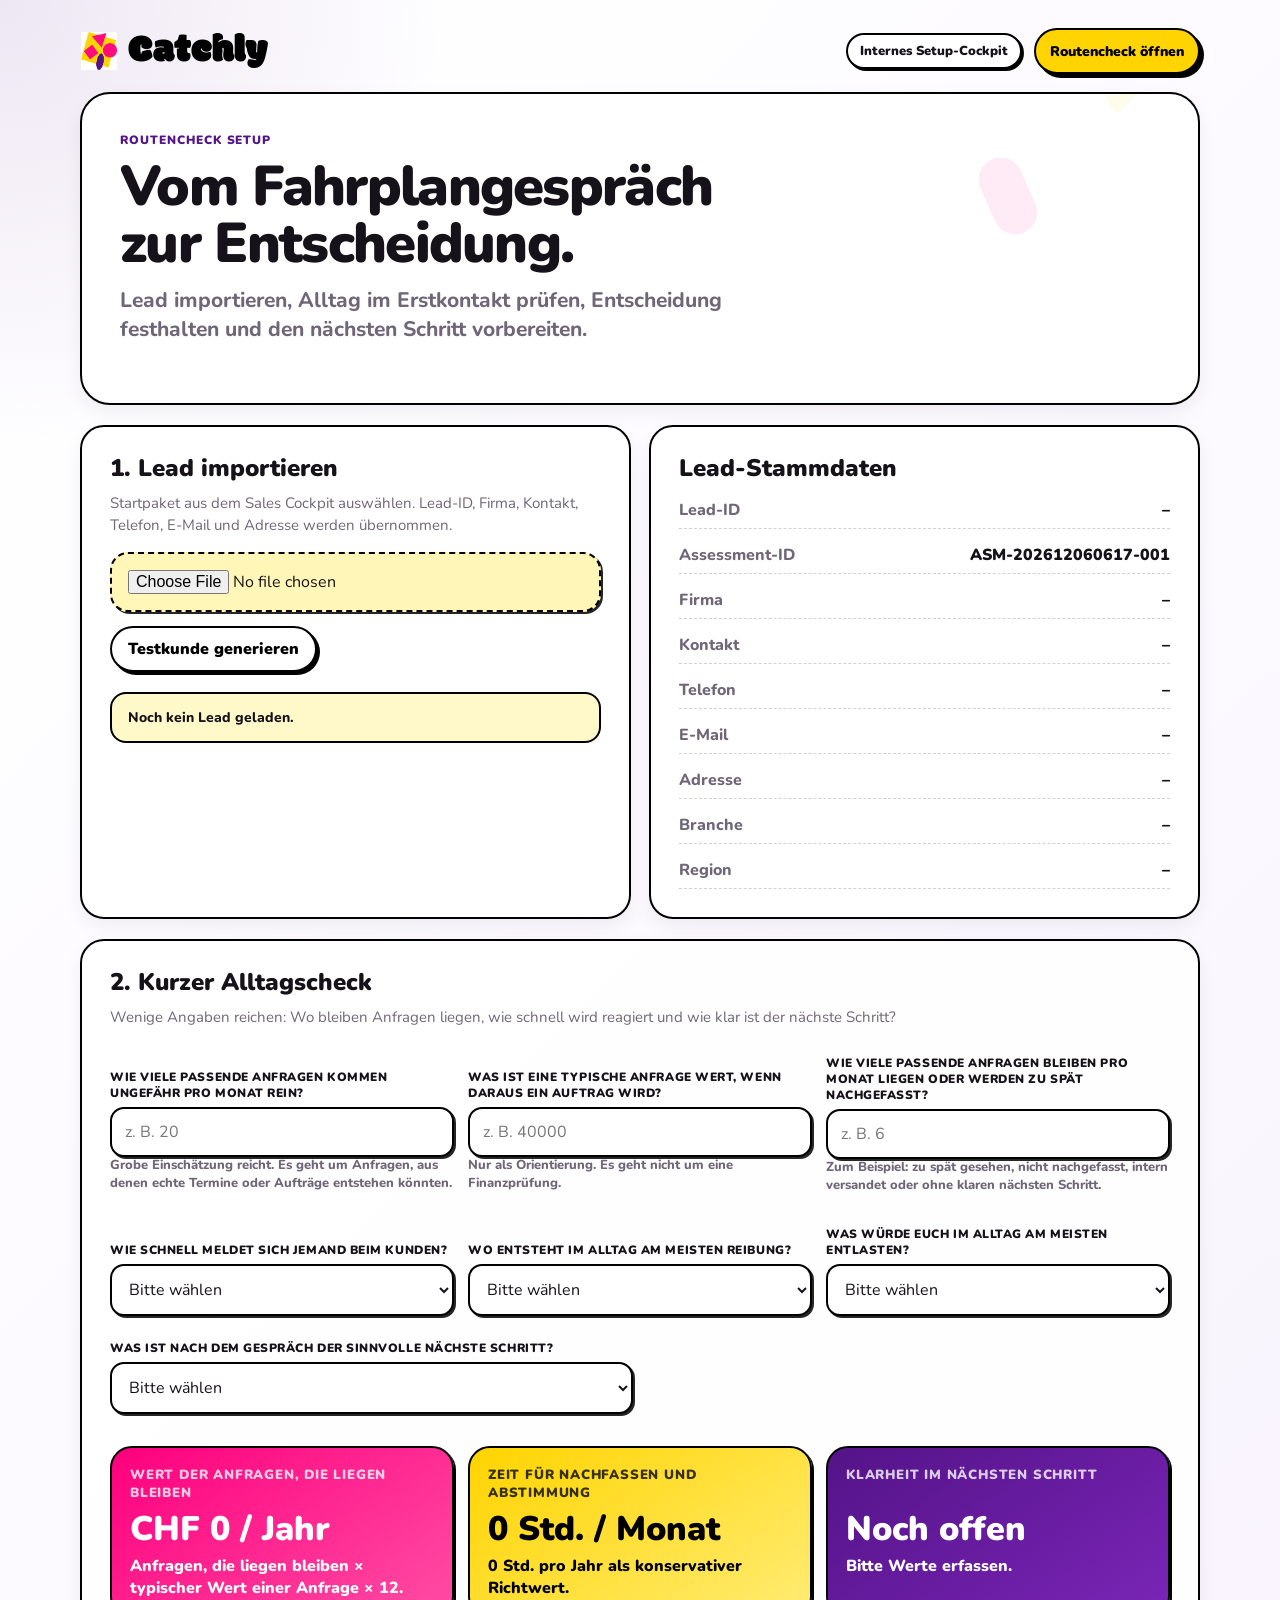
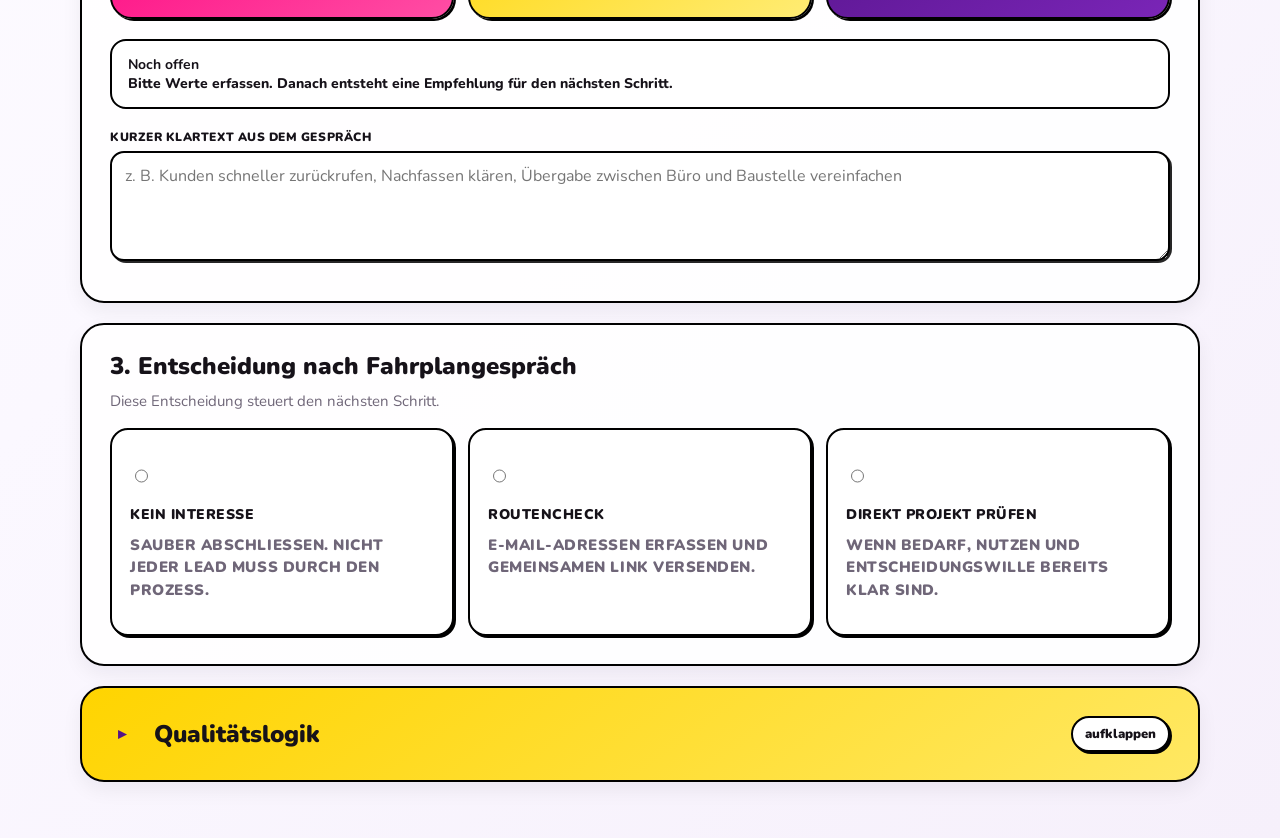
==== index.html @ d8c9f93b "Add files via upload" ====
<!doctype html>
<html lang="de-CH">
<head>
  <meta charset="utf-8">
  <meta name="viewport" content="width=device-width, initial-scale=1">
  <title>Catchly Routencheck Setup V14</title>
  <link rel="icon" href="assets/favicon.svg" type="image/svg+xml">
  <link rel="stylesheet" href="assets/catchly.css">
</head>
<body>
  <main class="app-shell">
    <header class="brand-bar">
      <a class="logo-lockup" href="#" aria-label="Catchly">
        <img class="logo-mark" src="assets/logo-mark.png" alt="">
        <span class="logo-word">Catchly</span>
      </a>
      <div class="top-actions">
        <span class="pill">Internes Setup-Cockpit</span>
        <button class="btn primary small" id="openRoutecheckTopBtn" type="button">Routencheck öffnen</button>
      </div>
    </header>

    <section class="hero sprinkles">
      <div class="hero-content">
        <div class="kicker">Routencheck Setup</div>
        <h1 class="display-title">Vom Fahrplangespräch zur Entscheidung.</h1>
        <p class="subtitle">Lead importieren, Alltag im Erstkontakt prüfen, Entscheidung festhalten und den nächsten Schritt vorbereiten.</p>
      </div>
    </section>

    <section class="section grid two">
      <div class="card">
        <h2 class="section-title">1. Lead importieren</h2>
        <p class="copy">Startpaket aus dem Sales Cockpit auswählen. Lead-ID, Firma, Kontakt, Telefon, E-Mail und Adresse werden übernommen.</p>
        <input class="file-input" id="jsonInput" type="file" accept="application/json,.json">
        <div class="btn-row" style="margin-top:14px;">
          <button class="btn ghost" id="setupTestCustomerBtn" type="button">Testkunde generieren</button>
        </div>
        <div class="notice section" id="importStatus">Noch kein Lead geladen.</div>
      </div>

      <div class="card indigo">
        <h2 class="section-title">Lead-Stammdaten</h2>
        <div class="meta-list" id="leadMeta">
          <div class="meta-item"><span>Lead-ID</span><span>–</span></div>
          <div class="meta-item"><span>Firma</span><span>–</span></div>
          <div class="meta-item"><span>Kontakt</span><span>–</span></div>
          <div class="meta-item"><span>Telefon</span><span>–</span></div>
          <div class="meta-item"><span>Adresse</span><span>–</span></div>
        </div>
      </div>
    </section>

    <section class="section card">
      <div class="section-head">
        <div>
          <h2 class="section-title">2. Kurzer Alltagscheck</h2>
          <p class="copy">Wenige Angaben reichen: Wo bleiben Anfragen liegen, wie schnell wird reagiert und wie klar ist der nächste Schritt?</p>
        </div>
      </div>

      <div class="form-row three">
        <div class="field">
          <label for="monthlyRequests">Wie viele passende Anfragen kommen ungefähr pro Monat rein?</label>
          <input id="monthlyRequests" type="number" min="0" step="1" placeholder="z. B. 20">
          <p class="help-text">Grobe Einschätzung reicht. Es geht um Anfragen, aus denen echte Termine oder Aufträge entstehen könnten.</p>
        </div>
        <div class="field">
          <label for="avgOrderValue">Was ist eine typische Anfrage wert, wenn daraus ein Auftrag wird?</label>
          <input id="avgOrderValue" type="number" min="0" step="100" placeholder="z. B. 40000">
          <p class="help-text">Nur als Orientierung. Es geht nicht um eine Finanzprüfung.</p>
        </div>
        <div class="field">
          <label for="notHandledRequests">Wie viele passende Anfragen bleiben pro Monat liegen oder werden zu spät nachgefasst?</label>
          <input id="notHandledRequests" type="number" min="0" step="1" placeholder="z. B. 6">
          <p class="help-text">Zum Beispiel: zu spät gesehen, nicht nachgefasst, intern versandet oder ohne klaren nächsten Schritt.</p>
        </div>
      </div>

      <div class="form-row three">
        <div class="field">
          <label for="reactionTime">Wie schnell meldet sich jemand beim Kunden?</label>
          <select id="reactionTime">
            <option value="">Bitte wählen</option>
              <option value="innerhalb_1_stunde">innerhalb 1 Stunde</option>
              <option value="gleicher_arbeitstag">gleicher Arbeitstag</option>
              <option value="1_2_arbeitstage">1–2 Arbeitstage</option>
              <option value="mehr_als_2_arbeitstage">mehr als 2 Arbeitstage</option>
              <option value="sehr_unterschiedlich">sehr unterschiedlich</option>
              <option value="weiss_nicht">weiss nicht</option>
          </select>
        </div>
        <div class="field">
          <label for="mainBottleneck">Wo entsteht im Alltag am meisten Reibung?</label>
          <select id="mainBottleneck">
            <option value="">Bitte wählen</option>
              <option value="anfrage_wird_zu_spaet_gesehen">Anfrage wird zu spät gesehen</option>
              <option value="zustaendigkeit_unklar">Zuständigkeit unklar</option>
              <option value="infos_fehlen">Infos fehlen</option>
              <option value="nachfassen_fehlt">Nachfassen fehlt</option>
              <option value="zu_viele_kanaele">zu viele Kanäle</option>
              <option value="kunde_nicht_qualifiziert">Kunde nicht qualifiziert</option>
              <option value="kein_klares_problem">kein klares Problem</option>
              <option value="weiss_nicht">weiss nicht</option>
          </select>
        </div>
        <div class="field">
          <label for="success90">Was würde euch im Alltag am meisten entlasten?</label>
          <select id="success90">
            <option value="">Bitte wählen</option>
              <option value="schnellere_rueckmeldung">schnellere Rückmeldung</option>
              <option value="bessere_uebersicht">bessere Übersicht</option>
              <option value="weniger_suchzeit">weniger Suchzeit</option>
              <option value="bessere_anfragen">bessere Anfragen</option>
              <option value="klareres_nachfassen">klareres Nachfassen</option>
              <option value="mehr_passende_termine">mehr passende Termine</option>
              <option value="weniger_stress_im_buero">weniger Stress im Büro</option>
          </select>
        </div>
      </div>

      <div class="form-row">
        <div class="field">
          <label for="suggestedNextStep">Was ist nach dem Gespräch der sinnvolle nächste Schritt?</label>
          <select id="suggestedNextStep">
            <option value="">Bitte wählen</option>
              <option value="direkt_projekt">Direkt Projekt prüfen</option>
              <option value="assessment">Routencheck anbieten</option>
              <option value="spaeter_nachfassen">Später nachfassen</option>
              <option value="kein_interesse">Kein Fit</option>
              <option value="noch_offen">Noch offen</option>
          </select>
        </div>
      </div>

      <div class="impact-grid section">
        <div class="impact-card pink">
          <small>Wert der Anfragen, die liegen bleiben</small>
          <strong id="riskRevenue">CHF 0 / Jahr</strong>
          <span id="riskRevenueDetail">Noch keine Berechnung.</span>
        </div>
        <div class="impact-card gold">
          <small>Zeit für Nachfassen und Abstimmung</small>
          <strong id="timeLossMonth">0 Std. / Monat</strong>
          <span id="timeLossDetail">Konservativer Richtwert für Rückfragen, Nachfassen und interne Abstimmung.</span>
        </div>
        <div class="impact-card indigo">
          <small>Klarheit im nächsten Schritt</small>
          <strong id="planningLever">Noch offen</strong>
          <span id="planningReason">Bitte Werte erfassen.</span>
        </div>
      </div>

      <div class="notice quiet section">
        <strong id="fitRecommendation">Noch offen</strong><br>
        <span id="fitReason">Bitte Werte erfassen. Danach entsteht eine Empfehlung für den nächsten Schritt.</span>
      </div>

      <div class="field section">
        <label for="notes">Kurzer Klartext aus dem Gespräch</label>
        <textarea id="notes" placeholder="z. B. Kunden schneller zurückrufen, Nachfassen klären, Übergabe zwischen Büro und Baustelle vereinfachen"></textarea>
      </div>
    </section>

    <section class="section card">
      <h2 class="section-title">3. Entscheidung nach Fahrplangespräch</h2>
      <p class="copy">Diese Entscheidung steuert den nächsten Schritt.</p>
      <div class="decision-grid">
        <label class="decision-card">
          <input type="radio" name="decision" value="kein_interesse">
          <h3>Kein Interesse</h3>
          <p class="copy">Sauber abschliessen. Nicht jeder Lead muss durch den Prozess.</p>
        </label>
        <label class="decision-card">
          <input type="radio" name="decision" value="assessment">
          <h3>Routencheck</h3>
          <p class="copy">E-Mail-Adressen erfassen und gemeinsamen Link versenden.</p>
        </label>
        <label class="decision-card">
          <input type="radio" name="decision" value="direkt_projekt">
          <h3>Direkt Projekt prüfen</h3>
          <p class="copy">Wenn Bedarf, Nutzen und Entscheidungswille bereits klar sind.</p>
        </label>
      </div>
    </section>

    <section class="section card hidden" id="assessmentSetup">
      <div class="section-head">
        <div>
          <h2 class="section-title">4. Routencheck vorbereiten</h2>
        </div>
        <span class="pill">ein Link</span>
      </div>

      <div class="field">
        <label for="participantEmails">Teilnehmer-E-Mail-Adressen</label>
        <textarea id="participantEmails" placeholder="robert@firma.ch&#10;anna@firma.ch&#10;marco@firma.ch"></textarea>
      </div>

      <details class="advanced-settings">
        <summary>Routencheck-Link ändern</summary>
        <div class="field compact-field">
          <label for="baseUrl">Routencheck-Link</label>
          <input id="baseUrl" placeholder="https://aiwieevecatchly.github.io/catchly-assessment/assessment.html">
        </div>
      </details>

      <input id="mailSubject" type="hidden" value="Catchly Routencheck: kurze Einschätzung zum Erstkontakt">
      <span id="assessmentLink" class="hidden">Noch nicht gesetzt.</span>
      <textarea id="mailText" class="hidden" readonly></textarea>

      <div class="btn-row single-action">
        <button class="btn pink" id="openMailBtn" type="button">Einladung per E-Mail öffnen</button>
      </div>
    </section>

    <details class="section card collapsible-card hidden" id="appointmentSetup">
      <summary class="collapsible-summary">
        <div>
          <h2 class="section-title">5. Termin vorbereiten</h2>
        </div>
        <span class="pill">aufklappen</span>
      </summary>
      <div class="collapsible-body">

      <div class="form-row three equal-fields">
        <div class="field">
          <label for="meetingDate">Datum</label>
          <input id="meetingDate" type="date">
        </div>
        <div class="field">
          <label for="meetingTime">Uhrzeit</label>
          <input id="meetingTime" type="time" value="09:00">
        </div>
        <div class="field">
          <label for="meetingDuration">Dauer Minuten</label>
          <input id="meetingDuration" type="number" min="15" step="15" value="45">
        </div>
      </div>

      <div class="form-row equal-fields">
        <div class="field">
          <label for="meetingTitle">Terminname</label>
          <input id="meetingTitle" value="Catchly Routencheck Auswertung">
        </div>
        <div class="field">
          <label for="meetingLink">Videolink optional</label>
          <input id="meetingLink" placeholder="Zoom-/Teams-Link einfügen">
        </div>
      </div>

      <textarea id="appointmentText" class="hidden" readonly></textarea>

      <div class="btn-row single-action">
        <button class="btn pink" id="openAppointmentMailBtn" type="button">Terminmail per E-Mail öffnen</button>
      </div>
      </div>
    </details>

    <details class="section card gold collapsible-card" id="directProjectBox">
      <summary class="collapsible-summary">
        <div>
          <h2 class="section-title">Qualitätslogik</h2>
        </div>
        <span class="pill">aufklappen</span>
      </summary>
      <div class="collapsible-body">
        <p class="copy">Wenn die ersten 100 Meter bereits klares Potenzial zeigen, darf die Empfehlung direkt Richtung Projektklärung gehen. Der Routencheck bleibt ein Werkzeug und kein künstlicher Zwischenhalt.</p>
      </div>
    </details>
  </main>
  <script src="assets/cockpit.js"></script>
</body>
</html>
---- assets/catchly.css ----
@import url('https://fonts.googleapis.com/css2?family=Modak&family=Nunito:wght@400;600;700;800;900&display=swap');

:root {
  --indigo: #541388;
  --gold: #FFD400;
  --pink: #FE007D;
  --white: #FFFFFF;
  --black: #000000;
  --ink: #161219;
  --muted: #6f6678;
  --line: rgba(22,18,25,.12);
  --soft: #faf7ff;
  --gold-soft: #fff6b7;
  --pink-soft: #ffe2f0;
  --shadow: 0 24px 60px rgba(17, 7, 31, .16);
  --shadow-soft: 0 12px 30px rgba(17, 7, 31, .10);
  --radius-xl: 30px;
  --radius-lg: 22px;
  --radius-md: 16px;
  --font-logo: 'Modak', 'Arial Black', system-ui, sans-serif;
  --font-ui: 'Nunito', Candara, system-ui, -apple-system, BlinkMacSystemFont, 'Segoe UI', sans-serif;
}

* { box-sizing: border-box; }

html { min-height: 100%; }

body {
  margin: 0;
  font-family: var(--font-ui);
  color: var(--ink);
  background:
    radial-gradient(circle at top left, rgba(255,212,0,.25), transparent 28rem),
    radial-gradient(circle at bottom right, rgba(254,0,125,.16), transparent 32rem),
    linear-gradient(135deg, #ffffff 0%, #fffafd 45%, #f7efff 100%);
  min-height: 100vh;
}

button, input, textarea, select { font: inherit; }

button { cursor: pointer; }

a { color: inherit; }

.app-shell {
  width: min(1180px, calc(100% - 32px));
  margin: 0 auto;
  padding: 28px 0 56px;
}

.assessment-shell {
  width: min(820px, calc(100% - 28px));
  margin: 0 auto;
  padding: 24px 0 48px;
}

.brand-bar {
  display: flex;
  align-items: center;
  justify-content: space-between;
  gap: 18px;
  margin-bottom: 22px;
}

.logo-lockup {
  display: inline-flex;
  align-items: center;
  gap: 10px;
  text-decoration: none;
  min-width: max-content;
}

.logo-mark {
  width: 44px;
  height: 44px;
  object-fit: contain;
}

.logo-word {
  font-family: var(--font-logo);
  font-size: clamp(32px, 4vw, 46px);
  letter-spacing: .2px;
  line-height: .8;
  color: var(--black);
}

.logo-word.light { color: var(--white); }

.pill {
  display: inline-flex;
  align-items: center;
  gap: 8px;
  border: 2px solid var(--black);
  border-radius: 999px;
  padding: 8px 14px;
  background: var(--white);
  box-shadow: 4px 4px 0 var(--black);
  font-weight: 900;
  font-size: 14px;
}

.hero {
  position: relative;
  overflow: hidden;
  border-radius: var(--radius-xl);
  background: var(--indigo);
  color: var(--white);
  padding: clamp(28px, 5vw, 48px);
  box-shadow: var(--shadow);
  border: 3px solid var(--black);
}

.hero::before,
.hero::after,
.sprinkles::before,
.sprinkles::after {
  content: '';
  position: absolute;
  pointer-events: none;
}

.hero::before {
  width: 180px;
  height: 180px;
  right: -46px;
  top: -52px;
  background: var(--gold);
  transform: rotate(17deg);
  border-radius: 18px;
}

.hero::after {
  width: 94px;
  height: 94px;
  right: 68px;
  bottom: 46px;
  background: var(--pink);
  border-radius: 50%;
}

.sprinkles::before {
  width: 68px;
  height: 68px;
  right: 30px;
  bottom: 28px;
  background: var(--gold);
  clip-path: polygon(0 0, 100% 50%, 0 100%);
  transform: rotate(-18deg);
}

.sprinkles::after {
  width: 44px;
  height: 80px;
  right: 168px;
  top: 62px;
  background: var(--pink);
  border-radius: 999px;
  transform: rotate(-24deg);
}

.hero-content {
  position: relative;
  z-index: 1;
  max-width: 760px;
}

.kicker {
  text-transform: uppercase;
  letter-spacing: .08em;
  font-weight: 1000;
  font-size: 13px;
  color: var(--gold);
  margin-bottom: 10px;
}

h1, h2, h3, p { margin-top: 0; }

.display-title {
  font-family: var(--font-ui);
  font-size: clamp(40px, 6.5vw, 72px);
  line-height: .95;
  letter-spacing: -.04em;
  font-weight: 1000;
  margin: 0 0 14px;
  text-wrap: balance;
}

.clean-title {
  font-size: clamp(28px, 5vw, 48px);
  line-height: 1.02;
  font-weight: 1000;
  margin: 0 0 12px;
  text-wrap: balance;
}

.subtitle {
  font-size: clamp(18px, 2.4vw, 24px);
  line-height: 1.35;
  font-weight: 800;
  max-width: 620px;
  margin: 0 0 22px;
}

.copy {
  color: var(--muted);
  font-size: 16px;
  line-height: 1.55;
}

.hero .copy { color: rgba(255,255,255,.88); }

.grid {
  display: grid;
  gap: 18px;
}

.grid.two { grid-template-columns: repeat(2, minmax(0, 1fr)); }
.grid.three { grid-template-columns: repeat(3, minmax(0, 1fr)); }

.card {
  background: rgba(255,255,255,.92);
  border: 2px solid var(--black);
  border-radius: var(--radius-lg);
  box-shadow: var(--shadow-soft);
  padding: 22px;
}

.card.tight { padding: 16px; }

.card.gold {
  background: linear-gradient(145deg, var(--gold), #ffe863);
}

.card.pink {
  background: linear-gradient(145deg, var(--pink), #ff59a9);
  color: var(--white);
}

.card.indigo {
  background: linear-gradient(145deg, var(--indigo), #6f20a8);
  color: var(--white);
}

.card h2,
.card h3 {
  font-weight: 1000;
  margin-bottom: 10px;
}

.section {
  margin-top: 24px;
}

.section-head {
  display: flex;
  justify-content: space-between;
  gap: 16px;
  align-items: end;
  margin-bottom: 12px;
}

.section-title {
  font-size: 28px;
  line-height: 1;
  font-weight: 1000;
  margin: 0;
}

.form-row {
  display: grid;
  gap: 12px;
  grid-template-columns: repeat(2, minmax(0, 1fr));
}

.form-row.three { grid-template-columns: repeat(3, minmax(0, 1fr)); }

.field {
  display: grid;
  gap: 7px;
  margin-bottom: 14px;
}

label {
  font-size: 13px;
  font-weight: 1000;
  text-transform: uppercase;
  letter-spacing: .04em;
}

input,
textarea,
select {
  width: 100%;
  border: 2px solid var(--black);
  border-radius: 16px;
  background: var(--white);
  padding: 13px 14px;
  outline: none;
  color: var(--ink);
  box-shadow: 4px 4px 0 rgba(0,0,0,.9);
}

textarea { min-height: 120px; resize: vertical; }

input:focus,
textarea:focus,
select:focus {
  border-color: var(--pink);
  box-shadow: 4px 4px 0 var(--pink);
}

.btn-row {
  display: flex;
  gap: 12px;
  flex-wrap: wrap;
  align-items: center;
}

.btn {
  border: 2px solid var(--black);
  background: var(--white);
  color: var(--black);
  border-radius: 999px;
  padding: 12px 18px;
  font-weight: 1000;
  box-shadow: 5px 5px 0 var(--black);
  transition: transform .14s ease, box-shadow .14s ease, background .14s ease;
  display: inline-flex;
  align-items: center;
  gap: 8px;
  text-decoration: none;
}

.btn:hover {
  transform: translate(-2px, -2px);
  box-shadow: 7px 7px 0 var(--black);
}

.btn:active {
  transform: translate(1px, 1px);
  box-shadow: 3px 3px 0 var(--black);
}

.btn.primary { background: var(--gold); }
.btn.pink { background: var(--pink); color: var(--white); }
.btn.indigo { background: var(--indigo); color: var(--white); }
.btn.black { background: var(--black); color: var(--white); box-shadow: 5px 5px 0 var(--pink); }
.btn.ghost { background: rgba(255,255,255,.7); }
.btn:disabled { opacity: .45; cursor: not-allowed; transform: none; box-shadow: 4px 4px 0 var(--black); }

.choice-grid {
  display: grid;
  gap: 12px;
}

.choice-card {
  border: 2px solid var(--black);
  background: var(--white);
  border-radius: 18px;
  padding: 16px;
  text-align: left;
  box-shadow: 4px 4px 0 var(--black);
  transition: transform .14s ease, box-shadow .14s ease, background .14s ease;
}

.choice-card strong {
  display: block;
  font-size: 17px;
  margin-bottom: 4px;
}

.choice-card small {
  display: block;
  color: var(--muted);
  line-height: 1.4;
}

.choice-card:hover,
.choice-card.selected {
  transform: translate(-2px, -2px);
  box-shadow: 7px 7px 0 var(--black);
  background: var(--gold-soft);
}

.choice-card.selected { border-color: var(--pink); }

.decision-grid {
  display: grid;
  gap: 14px;
  grid-template-columns: repeat(3, minmax(0, 1fr));
}

.decision-card {
  border: 2px solid var(--black);
  border-radius: 18px;
  padding: 18px;
  background: var(--white);
  box-shadow: 4px 4px 0 var(--black);
  min-height: 150px;
}

.decision-card input { width: auto; box-shadow: none; }

.decision-card:has(input:checked) {
  background: var(--gold);
  box-shadow: 7px 7px 0 var(--pink);
}

.meta-list {
  display: grid;
  gap: 8px;
  margin: 0;
}

.meta-item {
  display: flex;
  justify-content: space-between;
  gap: 12px;
  border-bottom: 1px dashed rgba(0,0,0,.18);
  padding: 7px 0;
}

.meta-item span:first-child { color: var(--muted); font-weight: 800; }
.meta-item span:last-child { font-weight: 1000; text-align: right; }

.link-box {
  display: grid;
  gap: 8px;
  border: 2px dashed var(--black);
  border-radius: 16px;
  padding: 14px;
  background: #fff;
  overflow-wrap: anywhere;
}

.notice {
  border: 2px solid var(--black);
  border-radius: 18px;
  padding: 14px 16px;
  background: var(--gold-soft);
  font-weight: 800;
}

.hidden { display: none !important; }

.wizard-card {
  position: relative;
  overflow: hidden;
  background: rgba(255,255,255,.96);
  border: 3px solid var(--black);
  border-radius: 34px;
  box-shadow: var(--shadow);
  padding: clamp(22px, 4vw, 38px);
}

.wizard-card::after {
  content: '';
  position: absolute;
  width: 110px;
  height: 110px;
  right: -28px;
  top: -28px;
  background: var(--gold);
  transform: rotate(18deg);
  z-index: 0;
}

.wizard-inner { position: relative; z-index: 1; }

.progress-wrap {
  display: grid;
  gap: 8px;
  margin: 18px 0 24px;
}

.progress-meta {
  display: flex;
  justify-content: space-between;
  gap: 16px;
  font-weight: 1000;
  font-size: 14px;
}

.progress-track {
  height: 14px;
  border: 2px solid var(--black);
  border-radius: 999px;
  background: var(--white);
  overflow: hidden;
}

.progress-bar {
  height: 100%;
  width: 0%;
  background: linear-gradient(90deg, var(--pink), var(--gold));
  transition: width .25s ease;
}

.question-text {
  font-size: clamp(28px, 5vw, 48px);
  line-height: 1.04;
  font-weight: 1000;
  margin-bottom: 12px;
  max-width: 720px;
  text-wrap: balance;
}

.question-helper {
  font-size: 18px;
  color: var(--muted);
  font-weight: 800;
  margin-bottom: 20px;
}

.role-chip {
  display: inline-flex;
  align-items: center;
  gap: 8px;
  padding: 8px 12px;
  border: 2px solid var(--black);
  border-radius: 999px;
  background: var(--pink);
  color: var(--white);
  font-weight: 1000;
  box-shadow: 4px 4px 0 var(--black);
}

.final-badge {
  display: inline-flex;
  border: 2px solid var(--black);
  border-radius: 20px;
  padding: 10px 14px;
  background: var(--gold);
  font-weight: 1000;
  box-shadow: 4px 4px 0 var(--black);
  margin-bottom: 14px;
}

.file-input {
  border: 2px dashed var(--black);
  background: var(--gold-soft);
  padding: 16px;
  border-radius: 18px;
}

.footer-note {
  margin-top: 22px;
  color: var(--muted);
  font-size: 13px;
  font-weight: 800;
  text-align: center;
}

@media (max-width: 820px) {
  .grid.two,
  .grid.three,
  .form-row,
  .form-row.three,
  .decision-grid {
    grid-template-columns: 1fr;
  }
  .brand-bar { align-items: flex-start; flex-direction: column; }
  .hero::before { right: -92px; }
  .hero::after { right: -18px; bottom: 18px; }
}


/* V4: Story direkt im Fragenfluss, kein Popup */
.story-note {
  border: 2px solid var(--black);
  border-radius: 20px;
  padding: 14px 16px;
  background: linear-gradient(135deg, var(--gold-soft), #fffdf1);
  box-shadow: 4px 4px 0 var(--black);
  margin: 0 0 18px;
  font-weight: 850;
  line-height: 1.45;
}

.story-note strong,
.answer-insight strong {
  display: block;
  font-weight: 1000;
  margin-bottom: 4px;
}

.answer-insight {
  border: 2px solid var(--black);
  border-radius: 20px;
  padding: 14px 16px;
  background: linear-gradient(135deg, #fff, var(--pink-soft));
  box-shadow: 4px 4px 0 var(--pink);
  margin-top: 16px;
  font-weight: 850;
  line-height: 1.45;
}

.answer-insight .mini-kicker {
  color: var(--pink);
  text-transform: uppercase;
  letter-spacing: .06em;
  font-size: 12px;
  font-weight: 1000;
  margin-bottom: 5px;
}

.test-export-note {
  color: var(--muted);
  font-size: 14px;
  font-weight: 800;
  margin-top: 12px;
}

.question-helper {
  margin-bottom: 14px;
}

.logo-mark {
  border-radius: 0;
}

/* Nur der Logo-Schriftzug nutzt Modak. Alle UI-Texte bleiben Nunito/Candara-Fallback. */
h1, h2, h3, h4, p, label, button, input, select, textarea, .pill, .kicker, .copy, .subtitle, .question-text, .clean-title, .section-title {
  font-family: var(--font-ui);
}
.logo-word { font-family: var(--font-logo); }

@media (max-width: 620px) {
  .question-text { font-size: clamp(26px, 9vw, 40px); }
  .wizard-card { border-radius: 26px; }
}

/* V5: Setup-Cockpit, Impact-Rechner und Terminlogik */
.top-actions {
  display: flex;
  align-items: center;
  gap: 12px;
  flex-wrap: wrap;
  justify-content: flex-end;
}

.btn.small {
  padding: 9px 14px;
  font-size: 14px;
  box-shadow: 4px 4px 0 var(--black);
}

.help-text {
  color: var(--muted);
  font-size: 13px;
  font-weight: 800;
  margin: -6px 0 6px;
  line-height: 1.35;
}

.impact-grid {
  display: grid;
  grid-template-columns: repeat(3, minmax(0, 1fr));
  gap: 14px;
}

.impact-card {
  border: 2px solid var(--black);
  border-radius: 22px;
  padding: 18px;
  box-shadow: 5px 5px 0 var(--black);
  min-height: 150px;
  display: grid;
  gap: 6px;
  align-content: start;
}

.impact-card small {
  text-transform: uppercase;
  letter-spacing: .06em;
  font-weight: 1000;
  opacity: .78;
}

.impact-card strong {
  font-size: clamp(24px, 3vw, 34px);
  line-height: 1;
  font-weight: 1000;
}

.impact-card span {
  font-weight: 850;
  line-height: 1.35;
}

.impact-card.gold {
  background: linear-gradient(145deg, var(--gold), #ffec74);
  color: var(--black);
}

.impact-card.pink {
  background: linear-gradient(145deg, var(--pink), #ff4da4);
  color: var(--white);
}

.impact-card.indigo {
  background: linear-gradient(145deg, var(--indigo), #7a25b7);
  color: var(--white);
}

#appointmentText,
#mailText {
  min-height: 190px;
}

.footer-note strong {
  color: var(--pink);
}

@media (max-width: 820px) {
  .top-actions { justify-content: flex-start; }
  .impact-grid { grid-template-columns: 1fr; }
}


/* V6: offene Antworten aus Excel-Fragenkatalog */
.text-answer-card {
  border: 2px solid var(--black);
  border-radius: 20px;
  padding: 16px;
  background: var(--white);
  box-shadow: 4px 4px 0 var(--black);
}
.text-answer-card textarea {
  min-height: 150px;
}

/* V9: schlankerer Workflow und sauberere Feld-Ausrichtung */
.section-head { align-items: center; }
.form-row { align-items: start; }
.equal-fields .field > label,
.form-row.three .field > label,
.form-row .field > label {
  min-height: 34px;
  display: flex;
  align-items: flex-end;
}
input,
select { min-height: 56px; }
textarea { line-height: 1.45; }
.btn-row.single-action { margin-top: 16px; }
.btn-row.single-action .btn { min-height: 54px; }
.advanced-settings {
  margin-top: 10px;
  border: 2px dashed var(--black);
  border-radius: 18px;
  padding: 12px 14px;
  background: rgba(255,255,255,.72);
}
.advanced-settings summary {
  cursor: pointer;
  font-weight: 1000;
  color: var(--indigo);
}
.advanced-settings .field { margin-top: 12px; margin-bottom: 0; }
.compact-field label { min-height: auto !important; }
#assessmentSetup .hidden,
#appointmentSetup .hidden { display: none !important; }
#participantEmails { min-height: 132px; }
@media (max-width: 820px) {
  .equal-fields .field > label,
  .form-row.three .field > label,
  .form-row .field > label { min-height: auto; }
}


/* V10: seriöser, ruhiger und besser ausgerichtet */
:root {
  --shadow: 0 18px 42px rgba(17, 7, 31, .10);
  --shadow-soft: 0 10px 24px rgba(17, 7, 31, .08);
  --line: rgba(22,18,25,.18);
}
body {
  background:
    radial-gradient(circle at 100% 0%, rgba(254,0,125,.07), transparent 34rem),
    radial-gradient(circle at 0% 0%, rgba(255,212,0,.10), transparent 30rem),
    #fffdfd;
}
.app-shell { width: min(1120px, calc(100% - 40px)); }
.assessment-shell { width: min(760px, calc(100% - 32px)); }
.brand-bar { margin-bottom: 18px; }
.logo-mark { width: 38px; height: 38px; }
.logo-word { font-size: clamp(30px, 3.2vw, 40px); }
.pill {
  padding: 7px 12px;
  font-size: 13px;
  box-shadow: 2px 2px 0 var(--black);
  border-width: 2px;
}
.hero {
  background: #ffffff;
  color: var(--ink);
  border: 2px solid var(--black);
  box-shadow: var(--shadow-soft);
  padding: clamp(24px, 4vw, 38px);
}
.hero::before,
.hero::after,
.sprinkles::before,
.sprinkles::after { opacity: .18; }
.kicker { color: var(--indigo); font-size: 12px; }
.display-title {
  font-size: clamp(34px, 4.8vw, 56px);
  line-height: 1.02;
  letter-spacing: -.03em;
}
.subtitle {
  font-size: clamp(17px, 2vw, 21px);
  font-weight: 750;
  color: var(--muted);
}
.card,
.wizard-card {
  border: 2px solid var(--black);
  box-shadow: var(--shadow-soft);
  border-radius: 24px;
}
.card { padding: clamp(20px, 3vw, 28px); }
.card.indigo {
  background: #fff;
  color: var(--ink);
}
.section { margin-top: 20px; }
.section-title { font-size: 24px; line-height: 1.12; }
.copy { font-size: 15px; line-height: 1.5; }
.form-row { gap: 14px; align-items: start; }
.field { gap: 6px; margin-bottom: 12px; }
label { font-size: 12px; letter-spacing: .045em; }
.form-row.three .field > label { min-height: 46px; align-items: flex-end; }
.form-row .field > label { min-height: 28px; align-items: flex-end; }
.equal-fields .field > label { min-height: 22px; }
input,
textarea,
select {
  border-width: 2px;
  border-radius: 14px;
  box-shadow: 2px 2px 0 rgba(0,0,0,.85);
  padding: 12px 13px;
}
input,
select { min-height: 50px; }
textarea { min-height: 110px; }
input:focus,
textarea:focus,
select:focus {
  border-color: var(--indigo);
  box-shadow: 2px 2px 0 var(--indigo);
}
.btn {
  min-height: 46px;
  border-radius: 999px;
  padding: 10px 16px;
  font-weight: 900;
  box-shadow: 3px 3px 0 var(--black);
}
.btn:hover { transform: translate(-1px, -1px); box-shadow: 4px 4px 0 var(--black); }
.btn:active { transform: translate(0, 0); box-shadow: 2px 2px 0 var(--black); }
.btn.pink { background: var(--indigo); color: var(--white); }
.btn.primary { background: var(--gold); }
.btn.indigo { background: var(--indigo); color: var(--white); }
.btn.ghost { background: var(--white); }
.btn-row { gap: 10px; }
.btn-row.single-action .btn { min-height: 48px; }
.notice {
  background: #fff8c9;
  border-width: 2px;
  border-radius: 16px;
  font-size: 14px;
}
.notice.error {
  background: #ffe7f2;
  border-color: var(--pink);
}
.impact-card,
.decision-card,
.choice-card,
.text-answer-card {
  box-shadow: 2px 2px 0 var(--black);
  border-width: 2px;
}
.choice-card {
  border-radius: 16px;
  padding: 14px 15px;
}
.choice-card strong { font-size: 16px; }
.choice-card:hover,
.choice-card.selected {
  transform: translate(-1px, -1px);
  box-shadow: 4px 4px 0 var(--black);
  background: #fff9d6;
}
.choice-card.selected { border-color: var(--indigo); }
.wizard-card {
  padding: clamp(22px, 4vw, 34px);
}
.wizard-card::after { opacity: .16; }
.question-text {
  font-size: clamp(27px, 4vw, 38px);
  line-height: 1.08;
  max-width: 690px;
  letter-spacing: -.02em;
}
.question-helper {
  font-size: 16px;
  font-weight: 750;
  margin-bottom: 16px;
}
.story-note,
.answer-insight {
  border-width: 2px;
  box-shadow: 2px 2px 0 var(--black);
  font-size: 15px;
}
.role-chip {
  background: #fff;
  color: var(--indigo);
  box-shadow: 2px 2px 0 var(--black);
}
.progress-track { height: 10px; }
.progress-bar { background: linear-gradient(90deg, var(--indigo), var(--pink), var(--gold)); }
.final-badge {
  box-shadow: 2px 2px 0 var(--black);
}
.advanced-settings {
  border-color: rgba(0,0,0,.22);
  box-shadow: none;
  background: rgba(255,255,255,.64);
}
.footer-note { color: var(--muted); }
@media (max-width: 820px) {
  .app-shell, .assessment-shell { width: min(100% - 24px, 760px); }
  .form-row.three .field > label,
  .form-row .field > label,
  .equal-fields .field > label { min-height: auto; }
}

/* V11: ruhiger Look, fixe Fragekarte und saubere KPI-Kacheln */
body {
  background:
    radial-gradient(circle at top left, rgba(84,19,136,.10), transparent 28rem),
    linear-gradient(135deg, #ffffff 0%, #fbf8ff 55%, #f6f0fb 100%);
}

.hero::before,
.hero::after,
.sprinkles::before,
.sprinkles::after {
  opacity: .08;
}

.impact-grid {
  align-items: stretch;
}

.impact-card {
  min-height: 168px;
}

.impact-card strong {
  min-height: 42px;
  display: flex;
  align-items: center;
}

.notice.quiet {
  background: #fff;
  box-shadow: none;
}

.question-card-fixed {
  min-height: min(720px, calc(100vh - 132px));
  max-height: calc(100vh - 104px);
  display: flex;
  padding: clamp(18px, 3vw, 28px);
}

.question-layout {
  width: 100%;
  min-height: 0;
  display: flex;
  flex-direction: column;
}

.question-top {
  flex: 0 0 auto;
}

.question-top .progress-wrap {
  margin: 14px 0 16px;
}

.question-scroll-area {
  flex: 1 1 auto;
  min-height: 0;
  overflow-y: auto;
  padding: 2px 6px 4px 0;
  scrollbar-width: thin;
}

.question-actions {
  flex: 0 0 auto;
  margin-top: 14px;
  padding-top: 14px;
  border-top: 1px solid rgba(22,18,25,.12);
  background: rgba(255,255,255,.97);
  justify-content: space-between;
}

.question-actions .btn {
  min-width: 132px;
}

.question-text {
  font-size: clamp(24px, 3.2vw, 34px);
  max-width: 720px;
}

.choice-grid {
  grid-template-columns: 1fr;
  gap: 10px;
}

.choice-card,
.text-answer-card,
.story-note,
.answer-insight {
  box-shadow: 1px 1px 0 rgba(0,0,0,.88);
}

.choice-card:hover,
.choice-card.selected {
  transform: none;
  box-shadow: 2px 2px 0 rgba(0,0,0,.9);
}

@media (min-width: 760px) {
  .choice-grid.compact-options,
  .choice-grid {
    grid-template-columns: repeat(2, minmax(0, 1fr));
  }
}

@media (max-height: 720px) {
  .assessment-shell { padding-top: 12px; }
  .brand-bar { margin-bottom: 12px; }
  .question-card-fixed {
    min-height: calc(100vh - 92px);
    max-height: calc(100vh - 76px);
  }
  .question-text { font-size: clamp(22px, 3vw, 30px); }
  .question-helper { margin-bottom: 10px; }
  .story-note { margin-bottom: 10px; }
}

@media (max-width: 640px) {
  .question-card-fixed {
    min-height: calc(100vh - 112px);
    max-height: none;
  }
  .question-actions {
    position: sticky;
    bottom: 0;
  }
  .question-actions .btn {
    min-width: 0;
    flex: 1;
  }
}

/* V12: ID-ready, ruhiger Premium-Check, weniger Container-Optik */
:root {
  --shadow: 0 16px 36px rgba(17, 7, 31, .08);
  --shadow-soft: 0 8px 20px rgba(17, 7, 31, .06);
}

.assessment-shell {
  width: min(920px, calc(100% - 32px));
  padding-bottom: 40px;
}

.debug-status {
  width: fit-content;
  margin: -6px 0 14px auto;
  color: rgba(22,18,25,.58);
  font-size: 12px;
  font-weight: 800;
}
.debug-status summary {
  list-style: none;
  cursor: pointer;
  opacity: .72;
}
.debug-status summary::-webkit-details-marker { display: none; }
.debug-status[open] {
  background: rgba(255,255,255,.74);
  border: 1px solid rgba(22,18,25,.12);
  border-radius: 999px;
  padding: 5px 10px;
}
.debug-status span { margin-left: 6px; }

.assessment-flow {
  margin-top: clamp(18px, 4vh, 36px);
}

.premium-question-layout {
  display: grid;
  gap: clamp(18px, 3vh, 28px);
}

.assessment-flow .question-top {
  display: grid;
  gap: 12px;
  padding: 0;
}

.assessment-flow .progress-wrap {
  margin: 0;
}

.assessment-flow .progress-track {
  height: 8px;
  border: 0;
  background: rgba(84,19,136,.10);
  box-shadow: none;
}

.assessment-flow .progress-bar {
  background: linear-gradient(90deg, var(--indigo), var(--pink));
}

.assessment-flow .role-chip {
  width: fit-content;
  background: rgba(84,19,136,.08);
  color: var(--indigo);
  border: 1px solid rgba(84,19,136,.18);
  box-shadow: none;
  padding: 7px 11px;
}

.question-scroll-area {
  overflow: visible;
  padding: 0;
}

.assessment-flow .question-text {
  font-size: clamp(30px, 5vw, 54px);
  line-height: 1.02;
  max-width: 850px;
  margin-bottom: 12px;
}

.assessment-flow .question-helper {
  max-width: 720px;
  font-size: clamp(16px, 2vw, 19px);
  font-weight: 750;
  color: rgba(22,18,25,.70);
  margin-bottom: 16px;
}

.assessment-flow .story-note {
  max-width: 820px;
  background: rgba(255,255,255,.72);
  border: 1px solid rgba(22,18,25,.12);
  box-shadow: none;
  border-radius: 18px;
  padding: 14px 16px;
  margin-bottom: 22px;
  color: rgba(22,18,25,.76);
  font-size: 15px;
  font-weight: 760;
}

.assessment-flow .story-note strong {
  color: var(--indigo);
  margin-bottom: 3px;
}

.assessment-flow .choice-grid {
  gap: 11px;
}

.assessment-flow .choice-card,
.assessment-flow .text-answer-card {
  border: 1.5px solid rgba(22,18,25,.16);
  border-radius: 18px;
  box-shadow: none;
  background: rgba(255,255,255,.84);
  padding: 16px 17px;
}

.assessment-flow .choice-card:hover,
.assessment-flow .choice-card.selected {
  border-color: var(--indigo);
  background: #fff;
  box-shadow: 0 10px 22px rgba(84,19,136,.10);
}

.assessment-flow .choice-card:focus-visible,
.assessment-flow .btn:focus-visible,
.assessment-flow input:focus-visible,
.assessment-flow textarea:focus-visible {
  outline: 3px solid rgba(254,0,125,.28);
  outline-offset: 3px;
}

.assessment-flow .answer-insight {
  max-width: 820px;
  border: 1px solid rgba(84,19,136,.16);
  background: rgba(84,19,136,.06);
  box-shadow: none;
  border-radius: 18px;
  font-weight: 760;
}

.assessment-flow .question-actions {
  border: 0;
  padding: 0;
  margin-top: 2px;
  background: transparent;
  justify-content: space-between;
  align-items: center;
}

.assessment-flow .question-actions .btn {
  min-width: 144px;
}

.split-actions {
  justify-content: space-between;
  align-items: center;
}

.split-actions .btn.pink {
  margin-left: auto;
}

.impact-card small {
  min-height: 36px;
}

@media (max-width: 760px) {
  .assessment-shell {
    width: min(100% - 24px, 920px);
  }
  .assessment-flow .question-text {
    font-size: clamp(28px, 9vw, 42px);
  }
  .assessment-flow .choice-grid,
  .choice-grid.compact-options,
  .choice-grid {
    grid-template-columns: 1fr !important;
  }
  .assessment-flow .question-actions {
    gap: 10px;
  }
  .assessment-flow .question-actions .btn {
    min-width: 0;
    flex: 1;
  }
  .split-actions {
    align-items: stretch;
  }
  .split-actions .btn.pink {
    margin-left: 0;
  }
}
.assessment-flow .question-actions { position: static; }
@media (max-width: 640px) { .assessment-flow .question-actions { position: static; bottom: auto; } }

/* V14: ruhigere aufklappbare Setup-Kacheln nach der Routencheck-Einladung */
.collapsible-card {
  overflow: hidden;
}

.collapsible-summary {
  list-style: none;
  display: flex;
  align-items: center;
  justify-content: space-between;
  gap: 18px;
  cursor: pointer;
  padding: 0;
}

.collapsible-summary::-webkit-details-marker {
  display: none;
}

.collapsible-summary .section-title {
  margin-bottom: 0;
}

.collapsible-summary::before {
  content: '▸';
  display: inline-flex;
  align-items: center;
  justify-content: center;
  width: 24px;
  height: 24px;
  color: var(--indigo);
  font-weight: 1000;
  margin-right: 2px;
}

details[open] > .collapsible-summary::before {
  content: '▾';
}

.collapsible-summary > div {
  flex: 1;
}

.collapsible-body {
  padding-top: 20px;
}
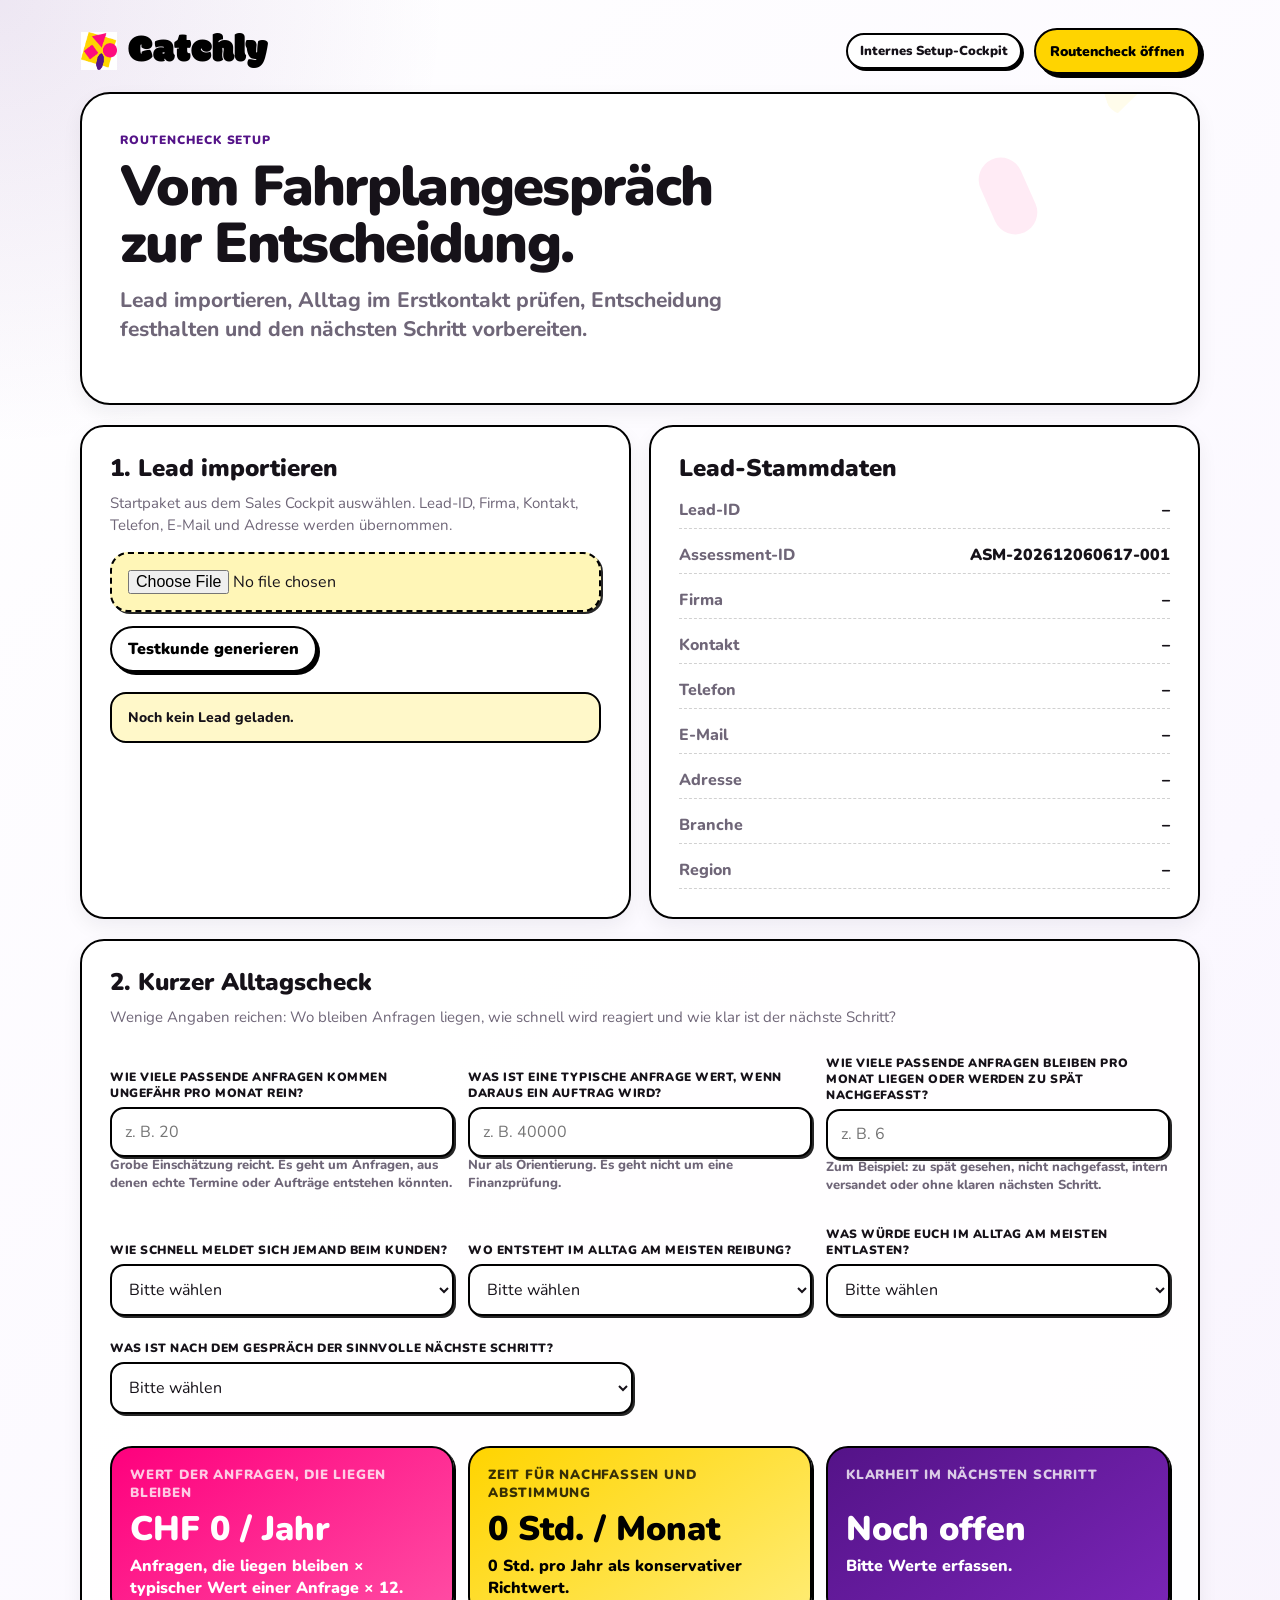
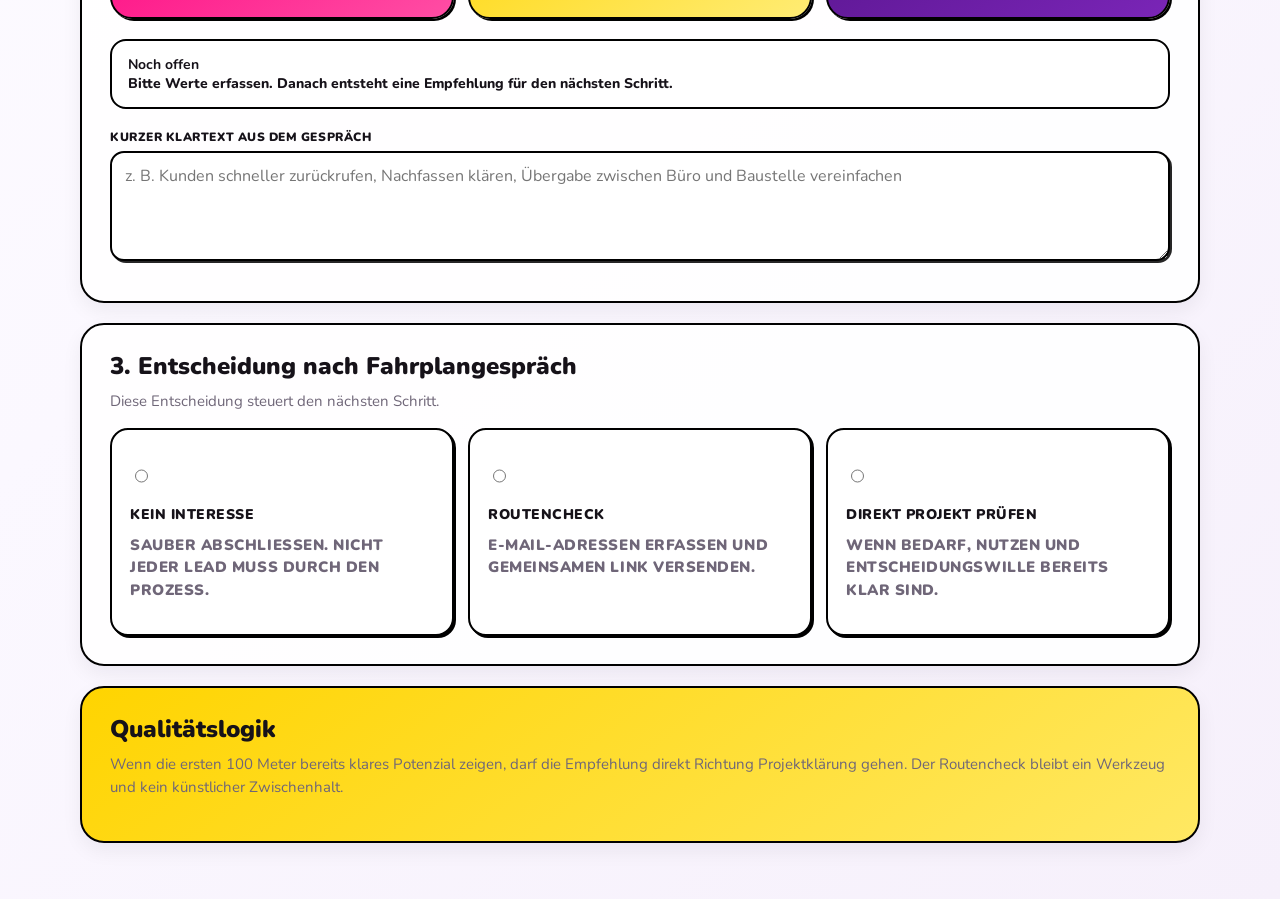
==== commit e6b86707: "Add files via upload" ====
--- a/index.html
+++ b/index.html
@@ -3,9 +3,9 @@
 <head>
   <meta charset="utf-8">
   <meta name="viewport" content="width=device-width, initial-scale=1">
-  <title>Catchly Routencheck Setup V14</title>
+  <title>Catchly Routencheck Setup</title>
   <link rel="icon" href="assets/favicon.svg" type="image/svg+xml">
-  <link rel="stylesheet" href="assets/catchly.css">
+  <link rel="stylesheet" href="assets/catchly.css?v=15">
 </head>
 <body>
   <main class="app-shell">
@@ -214,14 +214,13 @@
       </div>
     </section>
 
-    <details class="section card collapsible-card hidden" id="appointmentSetup">
-      <summary class="collapsible-summary">
+    <section class="section card hidden" id="appointmentSetup">
+      <div class="section-head">
         <div>
           <h2 class="section-title">5. Termin vorbereiten</h2>
         </div>
-        <span class="pill">aufklappen</span>
-      </summary>
-      <div class="collapsible-body">
+        <span class="pill">Termin</span>
+      </div>
 
       <div class="form-row three equal-fields">
         <div class="field">
@@ -254,21 +253,13 @@
       <div class="btn-row single-action">
         <button class="btn pink" id="openAppointmentMailBtn" type="button">Terminmail per E-Mail öffnen</button>
       </div>
-      </div>
-    </details>
-
-    <details class="section card gold collapsible-card" id="directProjectBox">
-      <summary class="collapsible-summary">
-        <div>
-          <h2 class="section-title">Qualitätslogik</h2>
-        </div>
-        <span class="pill">aufklappen</span>
-      </summary>
-      <div class="collapsible-body">
-        <p class="copy">Wenn die ersten 100 Meter bereits klares Potenzial zeigen, darf die Empfehlung direkt Richtung Projektklärung gehen. Der Routencheck bleibt ein Werkzeug und kein künstlicher Zwischenhalt.</p>
-      </div>
-    </details>
+    </section>
+
+    <section class="section card gold" id="directProjectBox">
+      <h2 class="section-title">Qualitätslogik</h2>
+      <p class="copy">Wenn die ersten 100 Meter bereits klares Potenzial zeigen, darf die Empfehlung direkt Richtung Projektklärung gehen. Der Routencheck bleibt ein Werkzeug und kein künstlicher Zwischenhalt.</p>
+    </section>
   </main>
-  <script src="assets/cockpit.js"></script>
+  <script src="assets/cockpit.js?v=15"></script>
 </body>
 </html>
